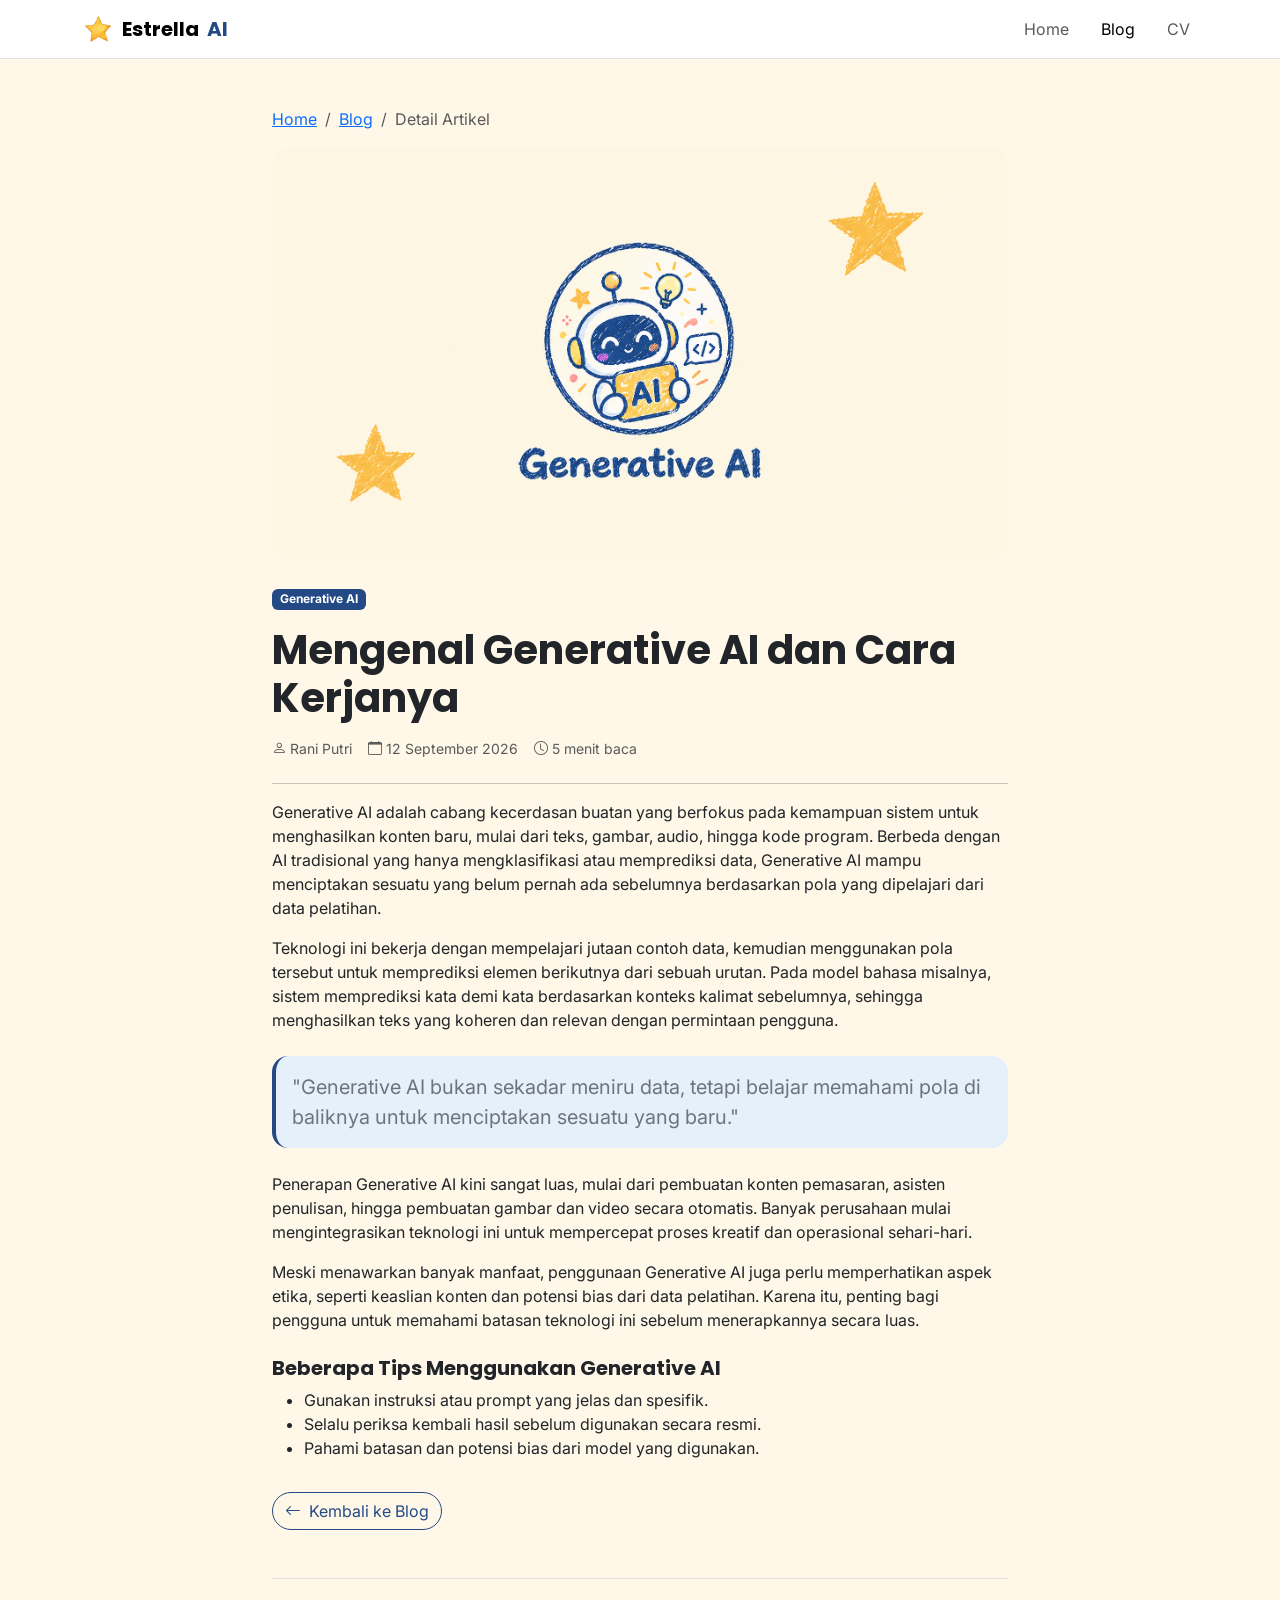
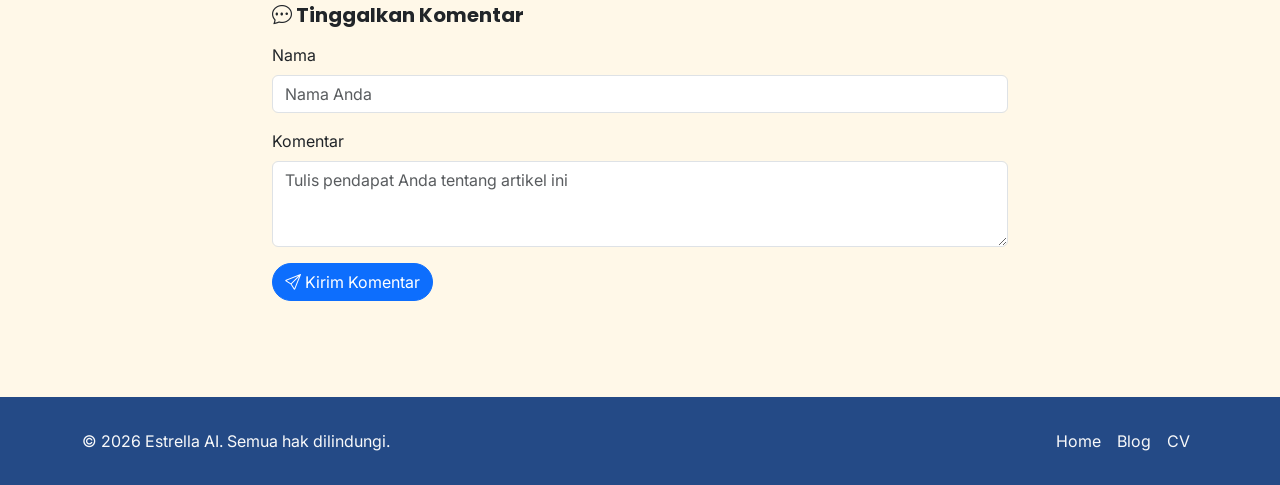
==== blog-detail.html @ 9b63ea6f "Praktikum PABWE 2 - Estrella AI" ====
<!DOCTYPE html>
<html lang="id">
<head>
  <meta charset="UTF-8">
  <meta name="viewport" content="width=device-width, initial-scale=1.0">
  <title>Mengenal Generative AI - Blog Estrella AI</title>

  <link href="https://cdn.jsdelivr.net/npm/bootstrap@5.3.3/dist/css/bootstrap.min.css" rel="stylesheet">
  <!-- Google Fonts: Poppins (heading) + Inter (body), sesuai style guide Estrella AI -->
  <link href="https://fonts.googleapis.com/css2?family=Poppins:wght@600;700;800&family=Inter:wght@400;500;600&display=swap" rel="stylesheet">
  <link rel="stylesheet" href="https://cdn.jsdelivr.net/npm/bootstrap-icons@1.11.3/font/bootstrap-icons.css">

  <!-- Override warna Bootstrap agar sesuai palet resmi Estrella AI -->
  <style>
    :root {
      --color-navy: #244a86;
      --color-yellow: #f6b93b;
      --color-orange: #d96b32;
      --color-coral: #e99a91;
      --color-cream: #fff8e8;
      --color-soft-blue: #e6f0fa;

      --bs-primary: var(--color-navy);
      --bs-primary-rgb: 36, 74, 134;
    }
    body {
      background-color: var(--color-cream);
      font-family: "Inter", sans-serif;
    }
    h1, h2, h3, h4, h5, .navbar-brand { font-family: "Poppins", sans-serif; }
    .bg-primary { background-color: var(--color-navy) !important; }
    .text-primary { color: var(--color-navy) !important; }
    .border-primary { border-color: var(--color-navy) !important; }
    .btn-outline-primary {
      color: var(--color-navy);
      border-color: var(--color-navy);
    }
    .btn-outline-primary:hover {
      background-color: var(--color-navy);
      border-color: var(--color-navy);
    }
    .blockquote.border-start { background-color: var(--color-soft-blue); padding: 16px 20px; border-radius: 16px; }
    .btn { border-radius: 999px !important; }
    img.rounded { border-radius: 20px !important; }
    .footer-navy { background-color: var(--color-navy); }
  </style>
</head>
<body>

  <!-- Navigation -->
  <nav class="navbar navbar-expand-lg navbar-light bg-white border-bottom sticky-top">
    <div class="container">
      <a class="navbar-brand fw-bold d-flex align-items-center gap-2" href="index.html">
        <img src="assets/img/Yellow Star Sticker.jpg" alt="Logo Estrella AI" width="32" height="32" class="rounded">
        Estrella <span class="text-primary">AI</span>
      </a>
      <button class="navbar-toggler" type="button" data-bs-toggle="collapse" data-bs-target="#navMenu">
        <span class="navbar-toggler-icon"></span>
      </button>
      <div class="collapse navbar-collapse justify-content-end" id="navMenu">
        <ul class="navbar-nav gap-lg-3">
          <li class="nav-item"><a class="nav-link" href="index.html">Home</a></li>
          <li class="nav-item"><a class="nav-link active" href="blog.html">Blog</a></li>
          <li class="nav-item"><a class="nav-link" href="cv.html">CV</a></li>
        </ul>
      </div>
    </div>
  </nav>

  <!-- Isi Detail Artikel -->
  <main class="container py-5">
    <div class="row justify-content-center">
      <div class="col-lg-8">

        <!-- Breadcrumb -->
        <nav aria-label="breadcrumb">
          <ol class="breadcrumb small">
            <li class="breadcrumb-item"><a href="index.html">Home</a></li>
            <li class="breadcrumb-item"><a href="blog.html">Blog</a></li>
            <li class="breadcrumb-item active" aria-current="page">Detail Artikel</li>
          </ol>
        </nav>

        <!-- Isi artikel: dibungkus <article> karena ini satu konten utuh yang berdiri sendiri -->
        <article>

        <!-- Cover artikel -->
        <img src="assets/img/generative ai.png" class="img-fluid rounded mb-4 w-100" alt="Ilustrasi Generative AI">

        <span class="badge bg-primary mb-3">Generative AI</span>
        <h1 class="fw-bold mb-3">Mengenal Generative AI dan Cara Kerjanya</h1>

        <div class="d-flex flex-wrap gap-3 text-muted small mb-4">
          <span><i class="bi bi-person"></i> Rani Putri</span>
          <span><i class="bi bi-calendar"></i> 12 September 2026</span>
          <span><i class="bi bi-clock"></i> 5 menit baca</span>
        </div>

        <hr>

        <p>
          Generative AI adalah cabang kecerdasan buatan yang berfokus pada
          kemampuan sistem untuk menghasilkan konten baru, mulai dari teks,
          gambar, audio, hingga kode program. Berbeda dengan AI tradisional
          yang hanya mengklasifikasi atau memprediksi data, Generative AI
          mampu menciptakan sesuatu yang belum pernah ada sebelumnya berdasarkan
          pola yang dipelajari dari data pelatihan.
        </p>

        <p>
          Teknologi ini bekerja dengan mempelajari jutaan contoh data,
          kemudian menggunakan pola tersebut untuk memprediksi elemen
          berikutnya dari sebuah urutan. Pada model bahasa misalnya, sistem
          memprediksi kata demi kata berdasarkan konteks kalimat sebelumnya,
          sehingga menghasilkan teks yang koheren dan relevan dengan permintaan
          pengguna.
        </p>

        <blockquote class="blockquote border-start border-primary border-4 ps-3 my-4 text-secondary">
          "Generative AI bukan sekadar meniru data, tetapi belajar memahami
          pola di baliknya untuk menciptakan sesuatu yang baru."
        </blockquote>

        <p>
          Penerapan Generative AI kini sangat luas, mulai dari pembuatan
          konten pemasaran, asisten penulisan, hingga pembuatan gambar dan
          video secara otomatis. Banyak perusahaan mulai mengintegrasikan
          teknologi ini untuk mempercepat proses kreatif dan operasional
          sehari-hari.
        </p>

        <p>
          Meski menawarkan banyak manfaat, penggunaan Generative AI juga
          perlu memperhatikan aspek etika, seperti keaslian konten dan
          potensi bias dari data pelatihan. Karena itu, penting bagi pengguna
          untuk memahami batasan teknologi ini sebelum menerapkannya secara
          luas.
        </p>

        <h5 class="fw-bold mt-4">Beberapa Tips Menggunakan Generative AI</h5>
        <ul>
          <li>Gunakan instruksi atau prompt yang jelas dan spesifik.</li>
          <li>Selalu periksa kembali hasil sebelum digunakan secara resmi.</li>
          <li>Pahami batasan dan potensi bias dari model yang digunakan.</li>
        </ul>

        <a href="blog.html" class="btn btn-outline-primary mt-3 d-inline-flex align-items-center gap-2">
          <i class="bi bi-arrow-left"></i> Kembali ke Blog
        </a>

        </article>

        <!-- Area komentar sederhana (Bootstrap form component) -->
        <section class="mt-5 pt-4 border-top" aria-labelledby="komentar-heading">
          <h5 id="komentar-heading" class="fw-bold mb-3">
            <i class="bi bi-chat-dots"></i> Tinggalkan Komentar
          </h5>
          <form action="#" onsubmit="return false;">
            <div class="mb-3">
              <label for="nama-komentar" class="form-label">Nama</label>
              <input type="text" id="nama-komentar" class="form-control" placeholder="Nama Anda">
            </div>
            <div class="mb-3">
              <label for="isi-komentar" class="form-label">Komentar</label>
              <textarea id="isi-komentar" class="form-control" rows="3" placeholder="Tulis pendapat Anda tentang artikel ini"></textarea>
            </div>
            <button type="submit" class="btn btn-primary">
              <i class="bi bi-send"></i> Kirim Komentar
            </button>
          </form>
        </section>

      </div>
    </div>
  </main>

  <!-- Footer -->
  <footer class="footer-navy text-light py-4 mt-5">
    <div class="container d-flex flex-wrap justify-content-between align-items-center gap-3">
      <p class="mb-0">&copy; 2026 Estrella AI. Semua hak dilindungi.</p>
      <ul class="nav">
        <li class="nav-item"><a href="index.html" class="nav-link text-light px-2">Home</a></li>
        <li class="nav-item"><a href="blog.html" class="nav-link text-light px-2">Blog</a></li>
        <li class="nav-item"><a href="cv.html" class="nav-link text-light px-2">CV</a></li>
      </ul>
    </div>
  </footer>

  <script src="https://cdn.jsdelivr.net/npm/bootstrap@5.3.3/dist/js/bootstrap.bundle.min.js"></script>
</body>
</html>
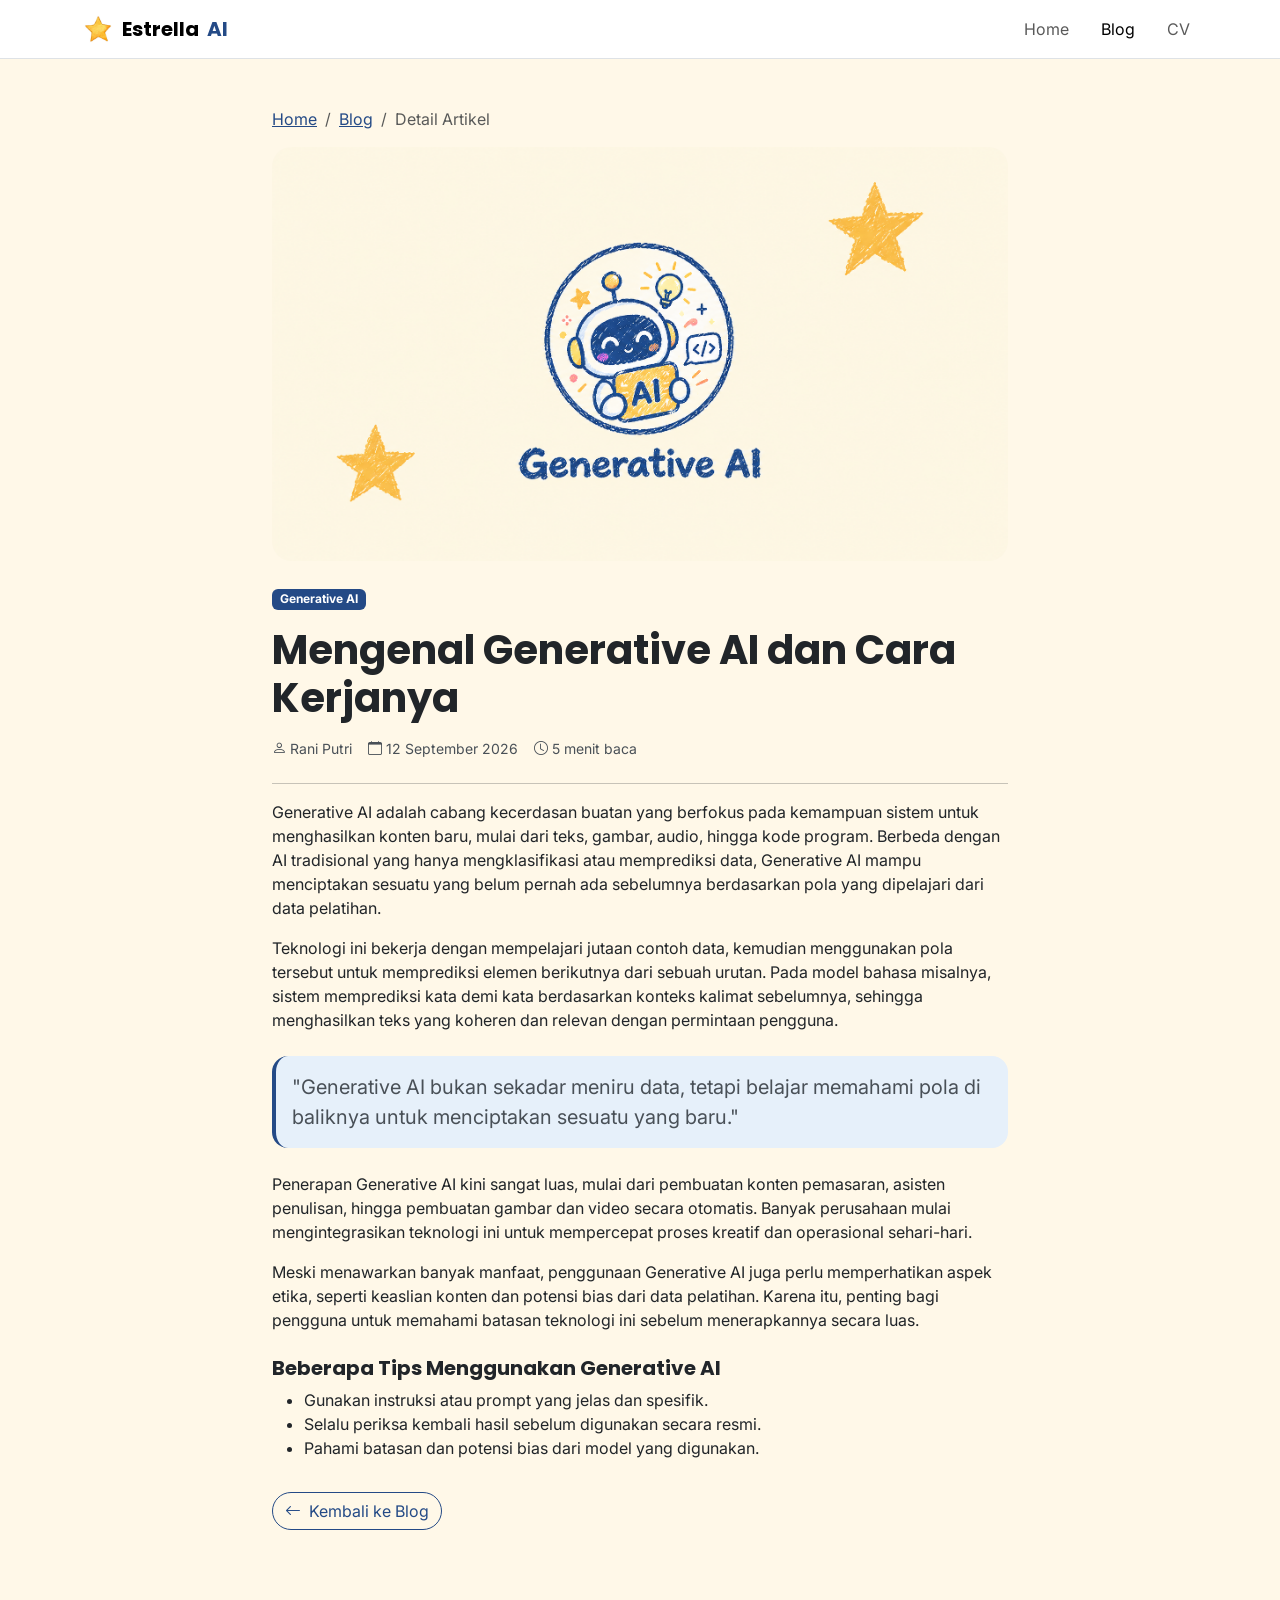
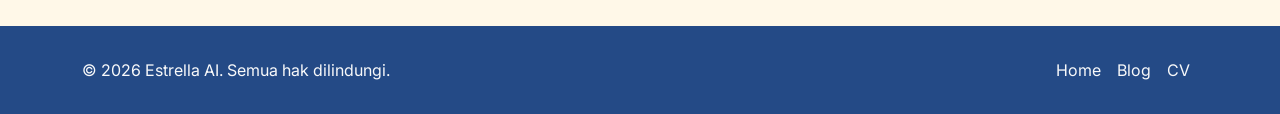
==== commit 66255615: "Fix accessibility issues (color contrast, aria-label, heading order)" ====
--- a/blog-detail.html
+++ b/blog-detail.html
@@ -22,12 +22,19 @@
 
       --bs-primary: var(--color-navy);
       --bs-primary-rgb: 36, 74, 134;
+      --bs-link-color: var(--color-navy);
+      --bs-link-hover-color: #1b3763;
+      --bs-link-color-rgb: 36, 74, 134;
     }
     body {
       background-color: var(--color-cream);
       font-family: "Inter", sans-serif;
     }
     h1, h2, h3, h4, h5, .navbar-brand { font-family: "Poppins", sans-serif; }
+    a { color: var(--color-navy); }
+    /* Bootstrap text-secondary/text-muted default (#6c757d) terlalu terang
+       di atas background pastel kita, jadi digelapkan sedikit agar lolos WCAG AA */
+    .text-secondary, .text-muted { color: #495057 !important; }
     .bg-primary { background-color: var(--color-navy) !important; }
     .text-primary { color: var(--color-navy) !important; }
     .border-primary { border-color: var(--color-navy) !important; }
@@ -54,7 +61,7 @@
         <img src="assets/img/Yellow Star Sticker.jpg" alt="Logo Estrella AI" width="32" height="32" class="rounded">
         Estrella <span class="text-primary">AI</span>
       </a>
-      <button class="navbar-toggler" type="button" data-bs-toggle="collapse" data-bs-target="#navMenu">
+      <button class="navbar-toggler" type="button" data-bs-toggle="collapse" data-bs-target="#navMenu" aria-controls="navMenu" aria-expanded="false" aria-label="Toggle navigation">
         <span class="navbar-toggler-icon"></span>
       </button>
       <div class="collapse navbar-collapse justify-content-end" id="navMenu">
@@ -137,7 +144,7 @@
           luas.
         </p>
 
-        <h5 class="fw-bold mt-4">Beberapa Tips Menggunakan Generative AI</h5>
+        <h2 class="fw-bold mt-4 h5">Beberapa Tips Menggunakan Generative AI</h2>
         <ul>
           <li>Gunakan instruksi atau prompt yang jelas dan spesifik.</li>
           <li>Selalu periksa kembali hasil sebelum digunakan secara resmi.</li>
@@ -149,26 +156,6 @@
         </a>
 
         </article>
-
-        <!-- Area komentar sederhana (Bootstrap form component) -->
-        <section class="mt-5 pt-4 border-top" aria-labelledby="komentar-heading">
-          <h5 id="komentar-heading" class="fw-bold mb-3">
-            <i class="bi bi-chat-dots"></i> Tinggalkan Komentar
-          </h5>
-          <form action="#" onsubmit="return false;">
-            <div class="mb-3">
-              <label for="nama-komentar" class="form-label">Nama</label>
-              <input type="text" id="nama-komentar" class="form-control" placeholder="Nama Anda">
-            </div>
-            <div class="mb-3">
-              <label for="isi-komentar" class="form-label">Komentar</label>
-              <textarea id="isi-komentar" class="form-control" rows="3" placeholder="Tulis pendapat Anda tentang artikel ini"></textarea>
-            </div>
-            <button type="submit" class="btn btn-primary">
-              <i class="bi bi-send"></i> Kirim Komentar
-            </button>
-          </form>
-        </section>
 
       </div>
     </div>
@@ -188,4 +175,4 @@
 
   <script src="https://cdn.jsdelivr.net/npm/bootstrap@5.3.3/dist/js/bootstrap.bundle.min.js"></script>
 </body>
-</html>
+</html>
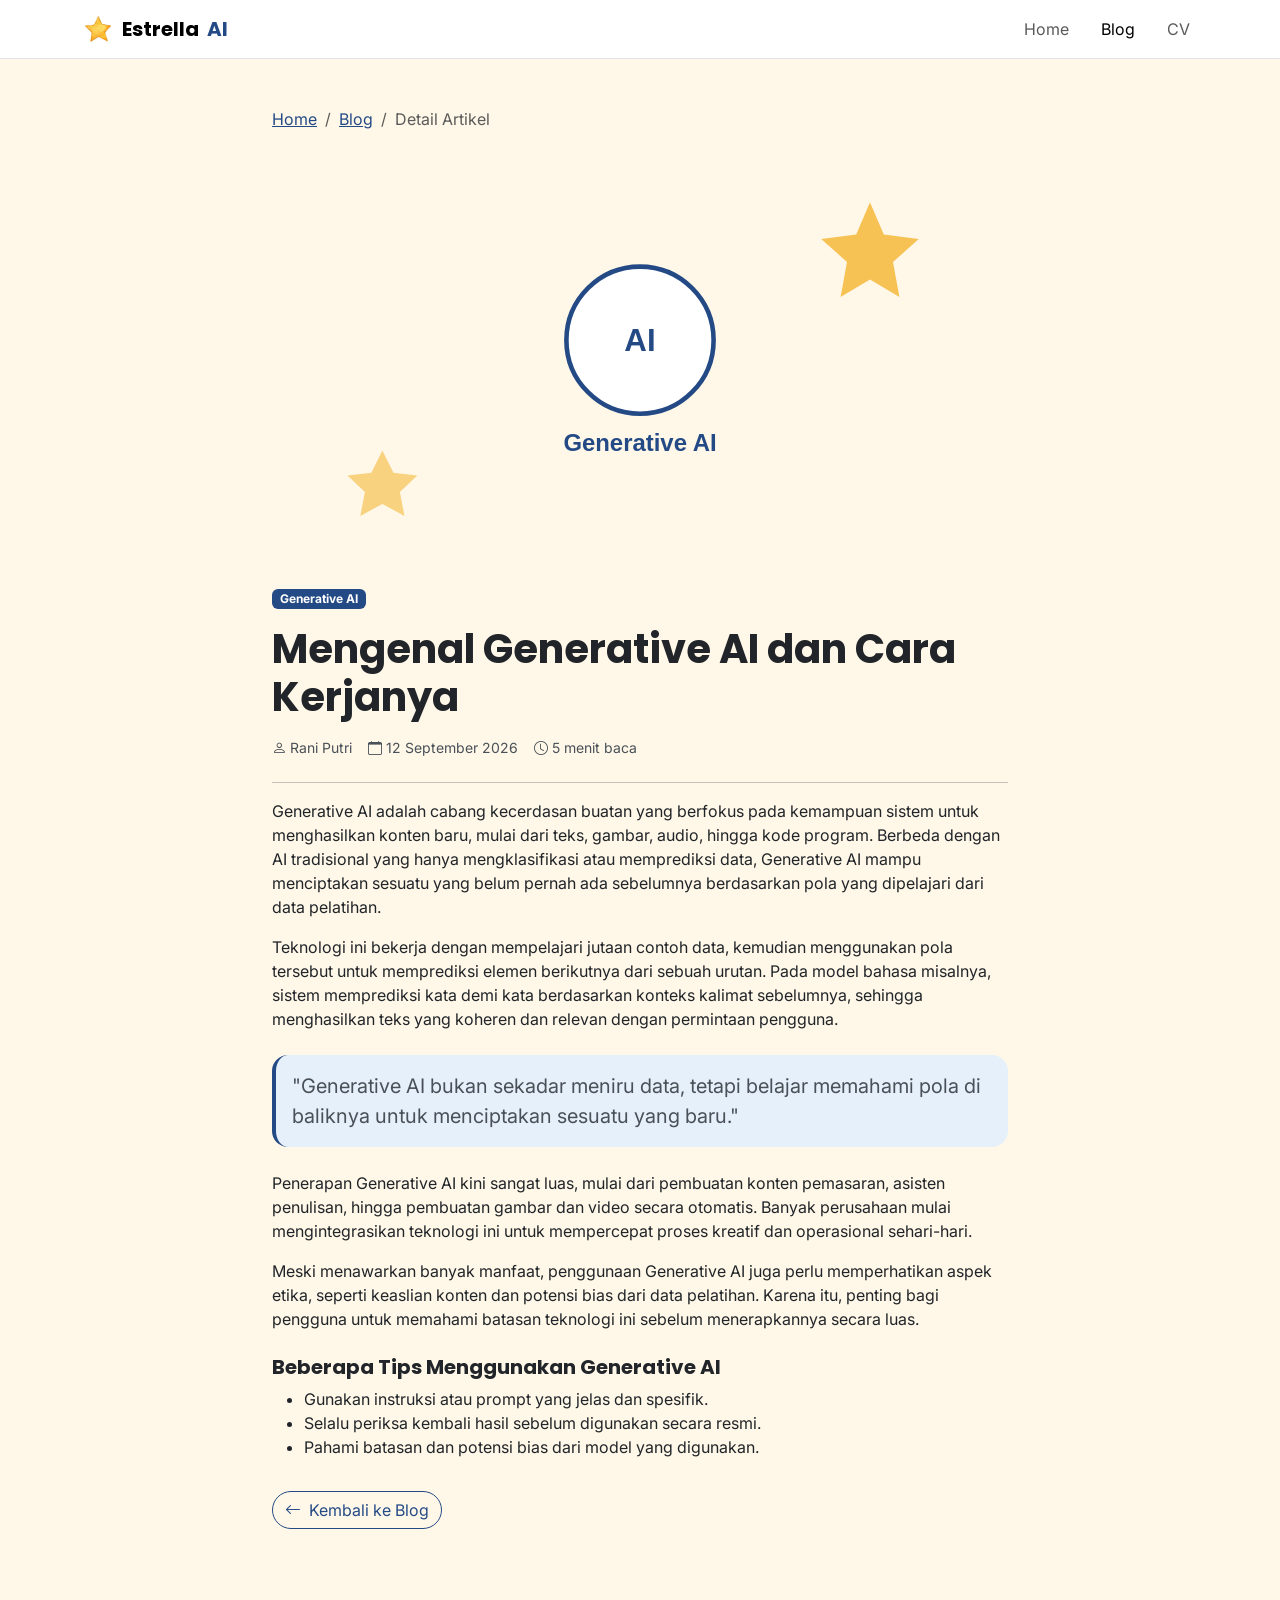
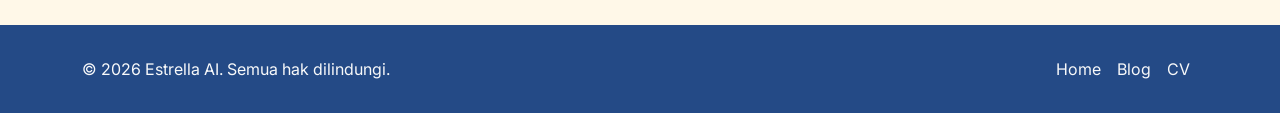
==== commit 58829d31: "Fix CV placeholder, add experience item, real contact links, unique blog thumbnails" ====
--- a/blog-detail.html
+++ b/blog-detail.html
@@ -92,7 +92,7 @@
         <article>
 
         <!-- Cover artikel -->
-        <img src="assets/img/generative ai.png" class="img-fluid rounded mb-4 w-100" alt="Ilustrasi Generative AI">
+        <img src="assets/img/thumb-generative-ai.svg" class="img-fluid rounded mb-4 w-100" alt="Ilustrasi Generative AI">
 
         <span class="badge bg-primary mb-3">Generative AI</span>
         <h1 class="fw-bold mb-3">Mengenal Generative AI dan Cara Kerjanya</h1>
